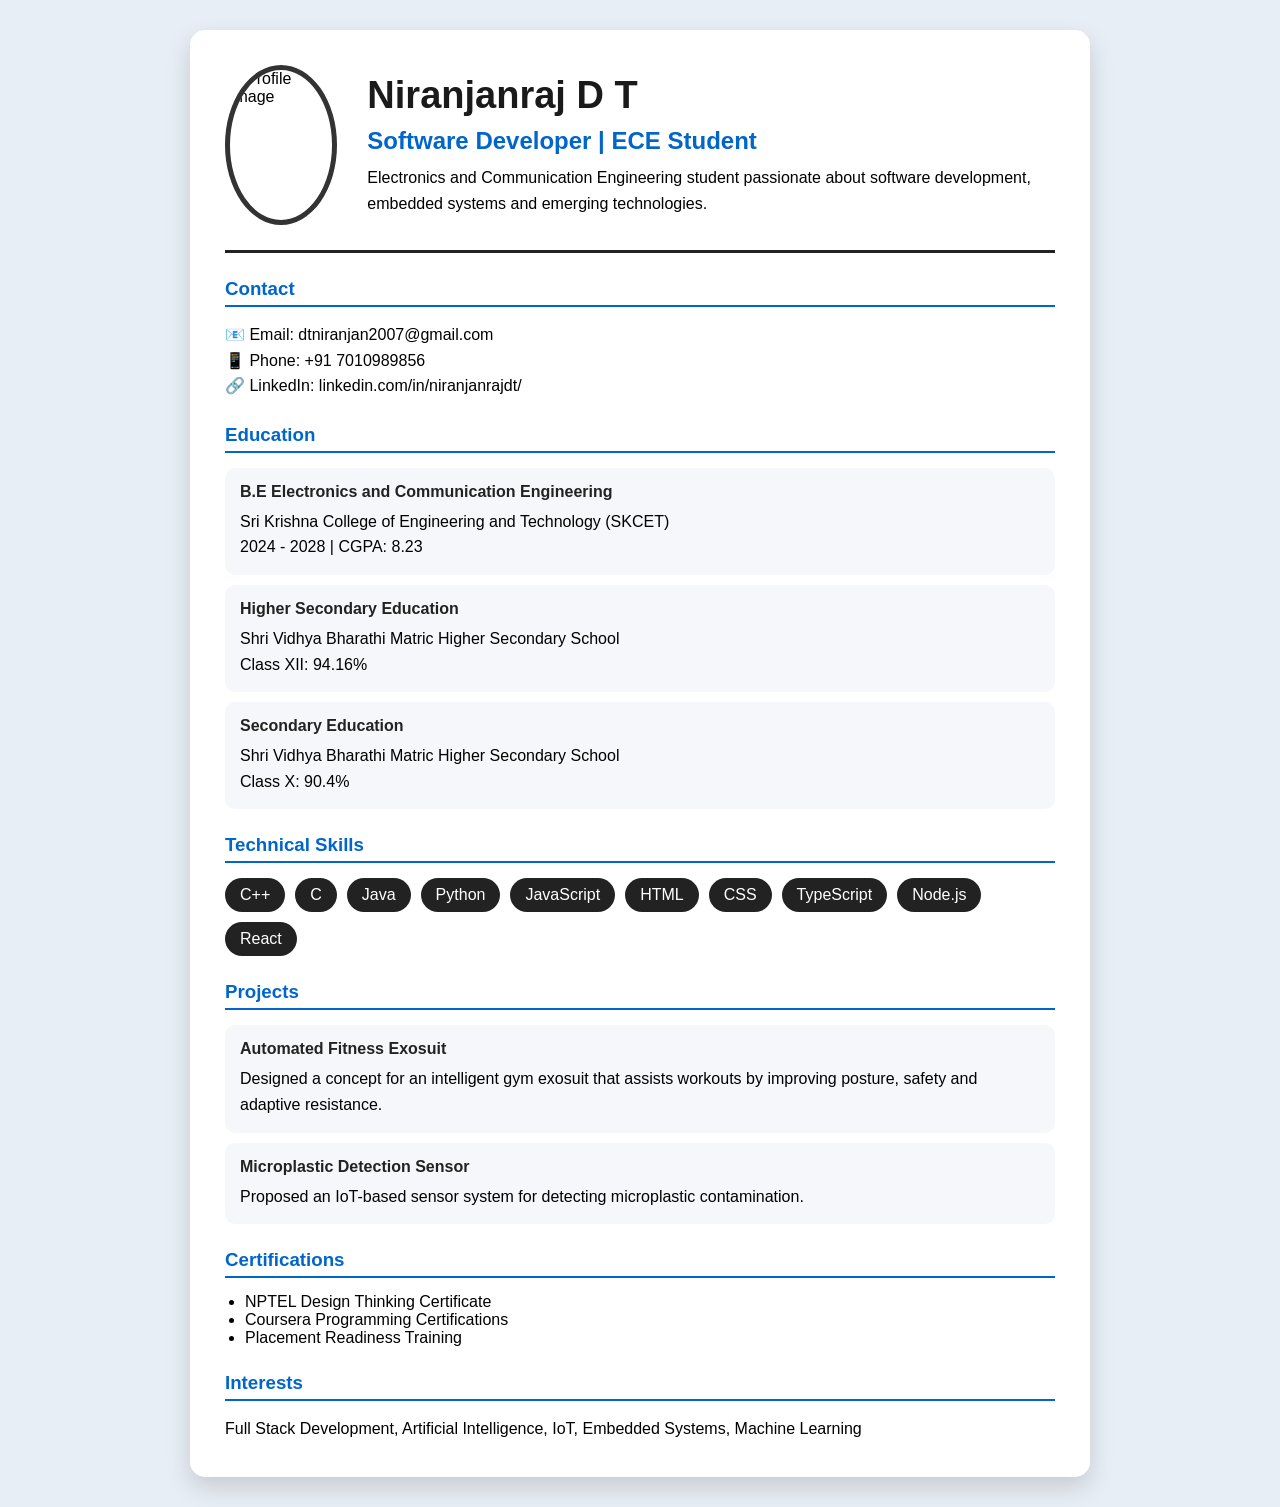
==== index.htm @ cc84569c "Updated index.htm" ====
<!DOCTYPE html>
<html lang="en">
<head>
    <meta charset="UTF-8">
    <meta name="viewport" content="width=device-width, initial-scale=1.0">
    <title>Niranjanraj D T - Resume</title>
    <link rel="stylesheet" href="style.css">
</head>

<body>

<div class="resume">

    <header>
        <img src="F:\Resume\profile.jpeg" alt="Profile Image">

        <div class="intro">
            <h1>Niranjanraj D T</h1>
            <h2>Software Developer | ECE Student</h2>
            <p>
                Electronics and Communication Engineering student passionate 
                about software development, embedded systems and emerging technologies.
            </p>
        </div>
    </header>


    <section>
        <h3>Contact</h3>
        <p>📧 Email: dtniranjan2007@gmail.com</p>
        <p>📱 Phone: +91 7010989856</p>
        <p>🔗 LinkedIn: linkedin.com/in/niranjanrajdt/</p>
    </section>


    <section>
        <h3>Education</h3>

        <div class="card">
            <h4>B.E Electronics and Communication Engineering</h4>
            <p>
                Sri Krishna College of Engineering and Technology (SKCET)
            </p>
            <p>
                2024 - 2028 | CGPA: 8.23
            </p>
        </div>

        <div class="card">
            <h4>Higher Secondary Education</h4>
            <p>
                Shri Vidhya Bharathi Matric Higher Secondary School
            </p>
            <p>Class XII: 94.16%</p>
        </div>

        <div class="card">
            <h4>Secondary Education</h4>
            <p>
                Shri Vidhya Bharathi Matric Higher Secondary School
            </p>
            <p>Class X: 90.4%</p>
        </div>

    </section>


    <section>
        <h3>Technical Skills</h3>

        <div class="skills">
            <span>C++</span>
            <span>C</span>
            <span>Java</span>
            <span>Python</span>
            <span>JavaScript</span>
            <span>HTML</span>
            <span>CSS</span>
            <span>TypeScript</span>
            <span>Node.js</span>
            <span>React</span>
        </div>

    </section>


    <section>
        <h3>Projects</h3>

        <div class="card">
            <h4>Automated Fitness Exosuit</h4>
            <p>
                Designed a concept for an intelligent gym exosuit that assists
                workouts by improving posture, safety and adaptive resistance.
            </p>
        </div>


        <div class="card">
            <h4>Microplastic Detection Sensor</h4>
            <p>
                Proposed an IoT-based sensor system for detecting microplastic
                contamination.
            </p>
        </div>

    </section>


    <section>
        <h3>Certifications</h3>

        <ul>
            <li>NPTEL Design Thinking Certificate</li>
            <li>Coursera Programming Certifications</li>
            <li>Placement Readiness Training</li>
        </ul>

    </section>


    <section>
        <h3>Interests</h3>
        <p>
            Full Stack Development, Artificial Intelligence,
            IoT, Embedded Systems, Machine Learning
        </p>
    </section>


</div>

</body>
</html>
---- style.css ----
*{
    margin:0;
    padding:0;
    box-sizing:border-box;
    font-family:'Segoe UI',sans-serif;
}


body{
    background:#e8eef5;
    padding:30px;
}


.resume{

    max-width:900px;
    margin:auto;
    background:white;
    padding:35px;
    border-radius:15px;
    box-shadow:0 10px 25px rgba(0,0,0,0.15);

}


header{

    display:flex;
    align-items:center;
    gap:30px;
    border-bottom:3px solid #222;
    padding-bottom:25px;

}


header img{

    width:160px;
    height:160px;
    border-radius:50%;
    object-fit:cover;
    border:5px solid #333;

}


.intro h1{

    font-size:38px;
    color:#1a1a1a;

}


.intro h2{

    color:#0066cc;
    margin:10px 0;

}


section{

    margin-top:25px;

}


h3{

    color:#0066cc;
    border-bottom:2px solid #0066cc;
    padding-bottom:5px;
    margin-bottom:15px;

}


.card{

    background:#f5f7fa;
    padding:15px;
    margin:10px 0;
    border-radius:10px;

}


.card h4{

    color:#222;
    margin-bottom:8px;

}


.skills{

    display:flex;
    flex-wrap:wrap;
    gap:10px;

}


.skills span{

    background:#222;
    color:white;
    padding:8px 15px;
    border-radius:20px;

}


ul{

    padding-left:20px;

}


p{

    line-height:1.6;

}



@media(max-width:600px){

header{

    flex-direction:column;
    text-align:center;

}


.intro h1{

    font-size:30px;

}

}
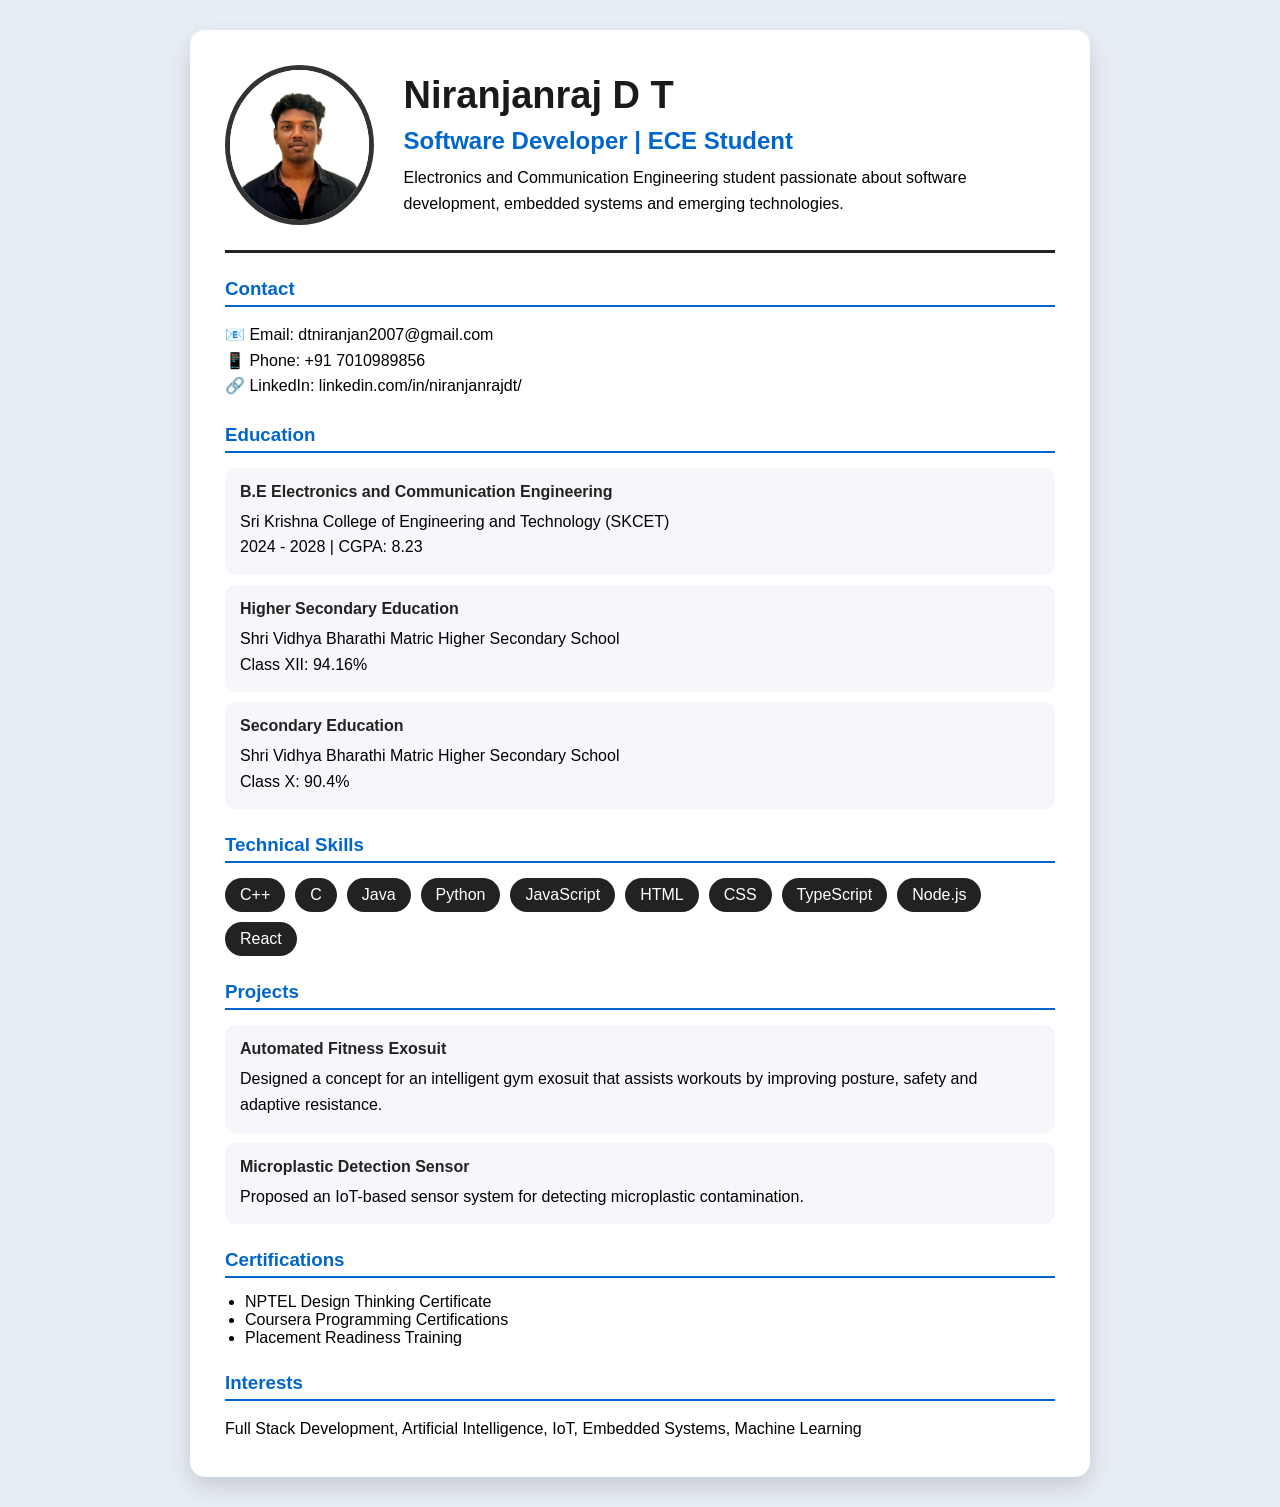
==== commit d2497efd: "fixed profile image path" ====
--- a/index.htm
+++ b/index.htm
@@ -12,7 +12,7 @@
 <div class="resume">
 
     <header>
-        <img src="F:\Resume\profile.jpeg" alt="Profile Image">
+        <img src="profile.jpeg" alt="Profile Image">
 
         <div class="intro">
             <h1>Niranjanraj D T</h1>
